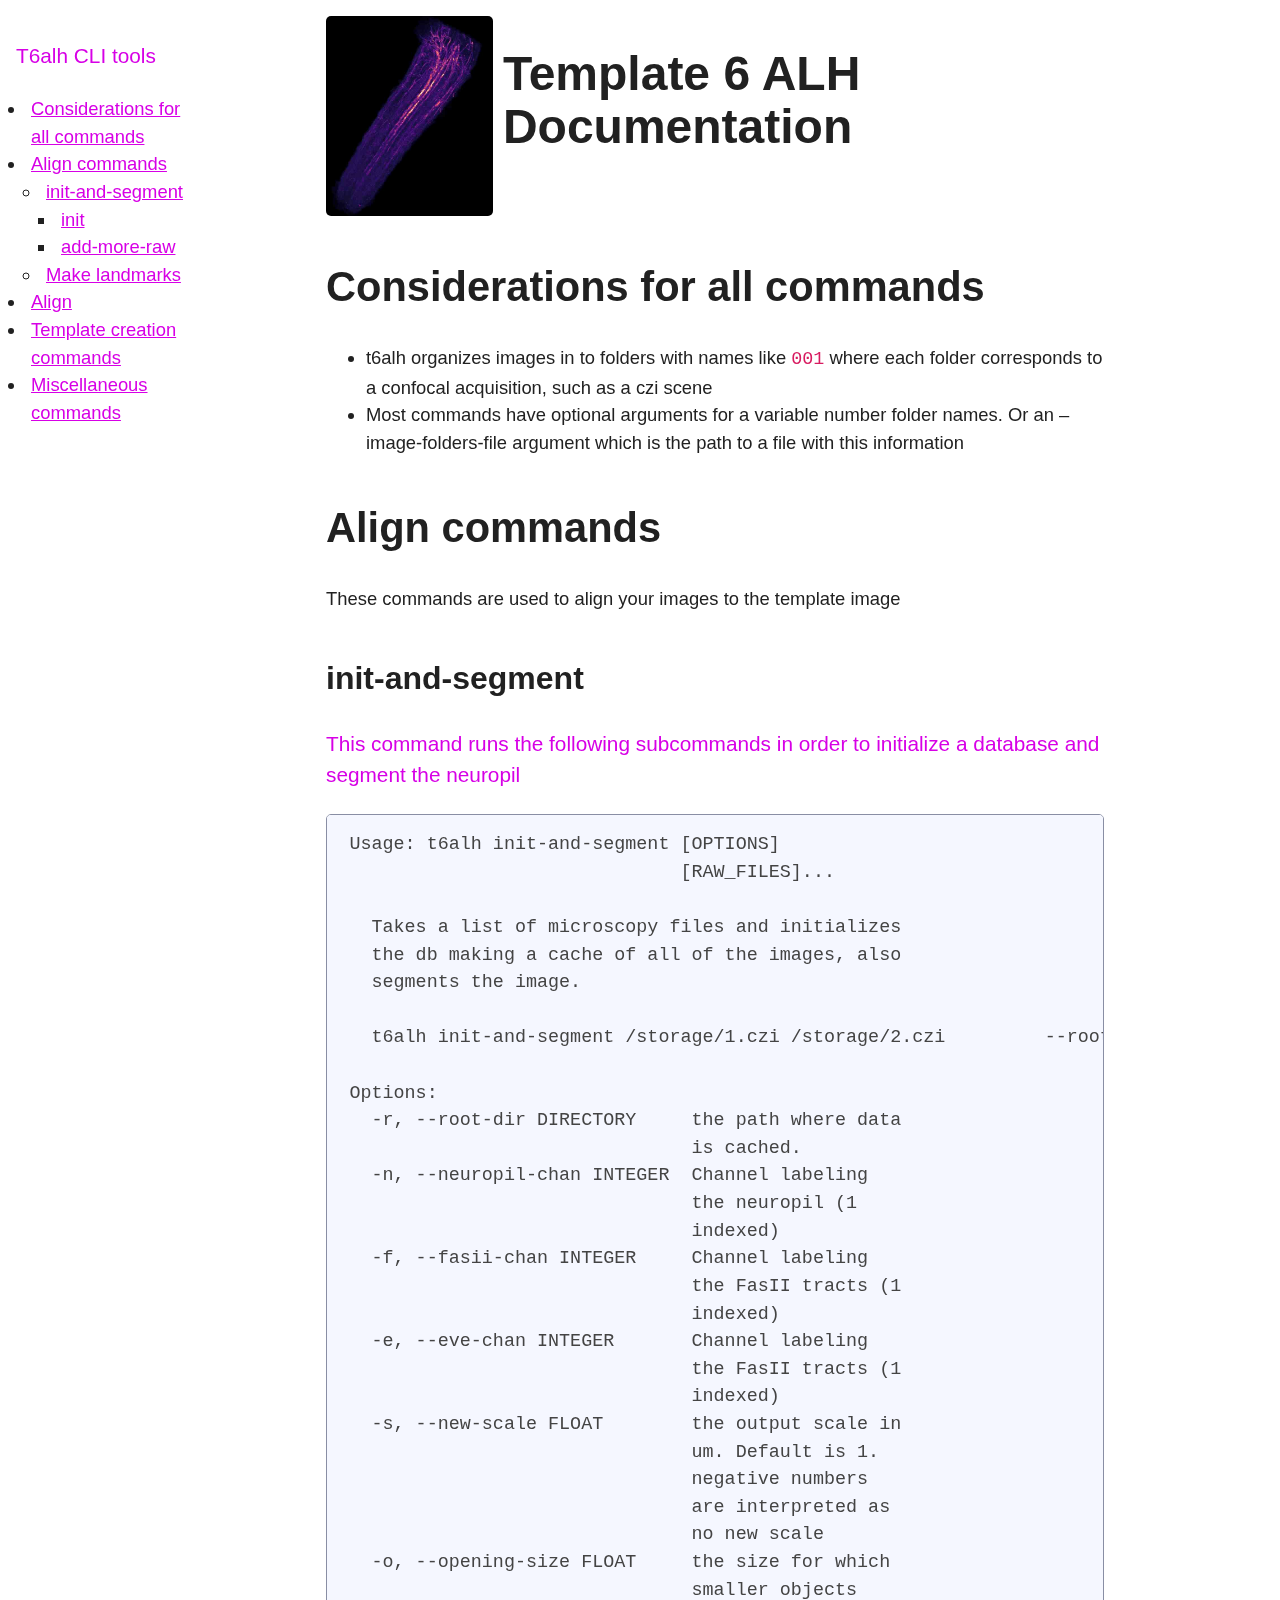
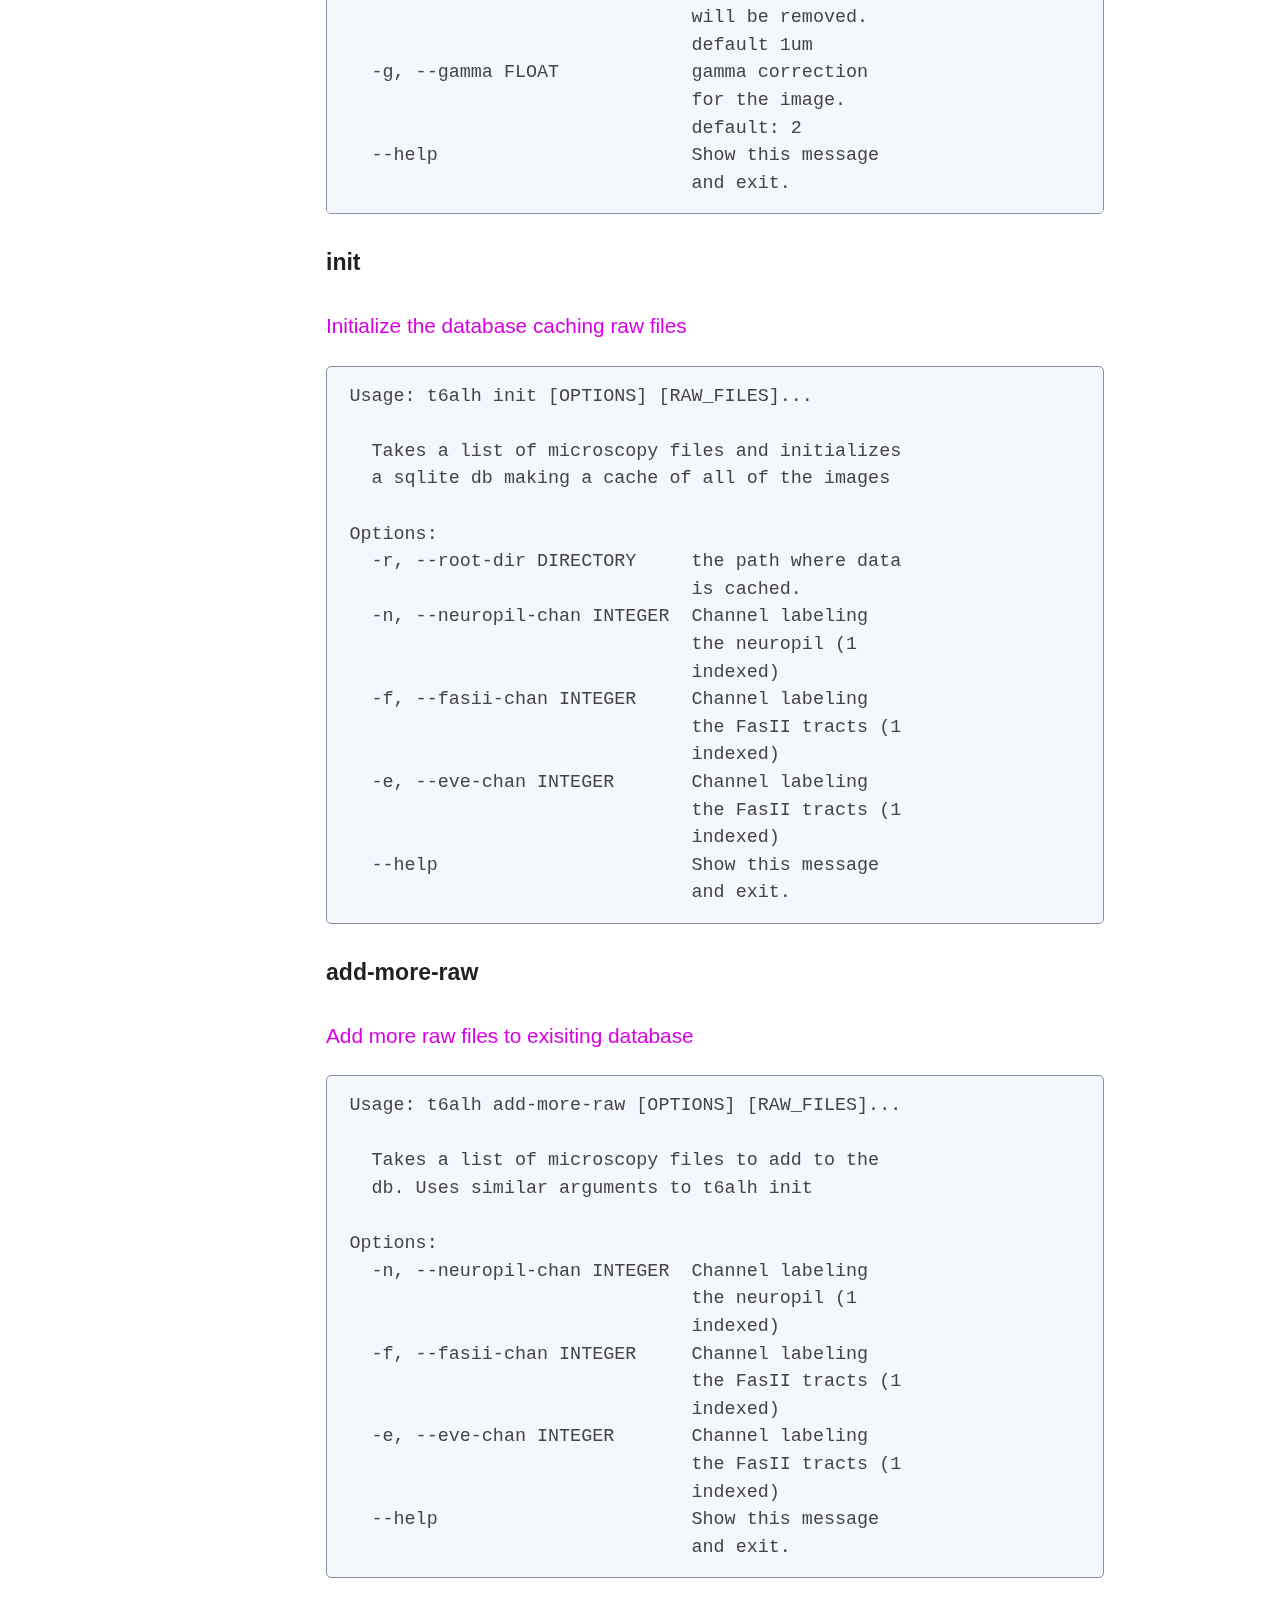
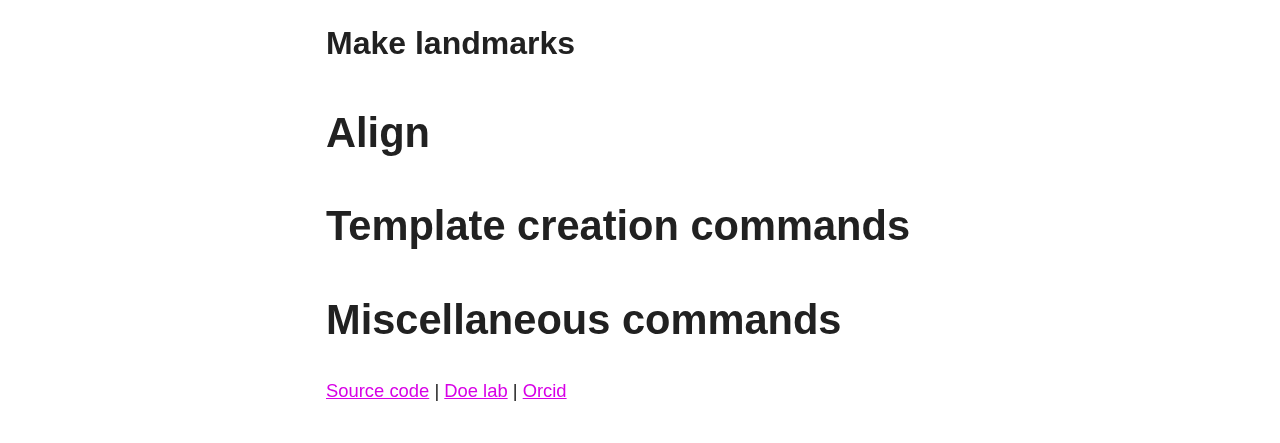
==== t6alh-docs.html @ 76695969 "update" ====
<!DOCTYPE html>
<html lang="en">
<head>
    <meta charset="UTF-8">
    <meta name="viewport" content="width=device-width, initial-scale=1.0">
    <title>T6ALH</title>
    <link rel="stylesheet" href="style.css">
    <link rel="icon" type="image/x-icon" href="favicon.ico">
</head>
<body>
    <nav id="TOC" role="doc-toc">
        <p class=accent> T6alh CLI tools</p>
        <ul>
        <li><a href="#considerations-for-all-commands"
        id="toc-considerations-for-all-commands">Considerations for all
        commands</a></li>
        <li><a href="#align-commands" id="toc-align-commands">Align
        commands</a>
        <ul>
        <li><a href="#init-and-segment"
        id="toc-init-and-segment">init-and-segment</a>
        <ul>
        <li><a href="#init" id="toc-init">init</a></li>
        <li><a href="#add-more-raw"
        id="toc-add-more-raw">add-more-raw</a></li>
        </ul></li>
        <li><a href="#make-landmarks" id="toc-make-landmarks">Make
        landmarks</a></li>
        </ul></li>
        <li><a href="#align" id="toc-align">Align</a></li>
        <li><a href="#template-creation-commands"
        id="toc-template-creation-commands">Template creation
        commands</a></li>
        <li><a href="#miscellaneous-commands"
        id="toc-miscellaneous-commands">Miscellaneous commands</a></li>
        </ul>
    </nav>
    <main class=main-content>
        <div class=logo-title>
            <img src="logo.jpg" alt="Fasii tracts">
            <h1>Template 6 ALH Documentation</h1>
        </div>
        <h2 id="considerations-for-all-commands">Considerations for all
        commands</h2>
        <ul>
        <li>t6alh organizes images in to folders with names like
        <code>001</code> where each folder corresponds to a confocal
        acquisition, such as a czi scene</li>
        <li>Most commands have optional arguments for a variable number
        folder names. Or an –image-folders-file argument which is the
        path to a file with this information</li>
        </ul>
        <h2 id="align-commands">Align commands</h2>
        <p>These commands are used to align your images to the template
        image</p>
        <h3 id="init-and-segment">init-and-segment</h3>
        <p class="accent">
        This command runs the following subcommands in order to
        initialize a database and segment the neuropil
        </p>
        <pre><code>Usage: t6alh init-and-segment [OPTIONS]
                              [RAW_FILES]...

  Takes a list of microscopy files and initializes
  the db making a cache of all of the images, also
  segments the image.

  t6alh init-and-segment /storage/1.czi /storage/2.czi         --root-dir ~/t6alh-cache --neuropil-chan 1 --fasii-chan 2

Options:
  -r, --root-dir DIRECTORY     the path where data
                               is cached.
  -n, --neuropil-chan INTEGER  Channel labeling
                               the neuropil (1
                               indexed)
  -f, --fasii-chan INTEGER     Channel labeling
                               the FasII tracts (1
                               indexed)
  -e, --eve-chan INTEGER       Channel labeling
                               the FasII tracts (1
                               indexed)
  -s, --new-scale FLOAT        the output scale in
                               um. Default is 1.
                               negative numbers
                               are interpreted as
                               no new scale
  -o, --opening-size FLOAT     the size for which
                               smaller objects
                               will be removed.
                               default 1um
  -g, --gamma FLOAT            gamma correction
                               for the image.
                               default: 2
  --help                       Show this message
                               and exit.</code></pre>
        <h4 id="init">init</h4>
        <p class="accent">
        Initialize the database caching raw files
        </p>
        <pre><code>Usage: t6alh init [OPTIONS] [RAW_FILES]...

  Takes a list of microscopy files and initializes
  a sqlite db making a cache of all of the images

Options:
  -r, --root-dir DIRECTORY     the path where data
                               is cached.
  -n, --neuropil-chan INTEGER  Channel labeling
                               the neuropil (1
                               indexed)
  -f, --fasii-chan INTEGER     Channel labeling
                               the FasII tracts (1
                               indexed)
  -e, --eve-chan INTEGER       Channel labeling
                               the FasII tracts (1
                               indexed)
  --help                       Show this message
                               and exit.</code></pre>
        <h4 id="add-more-raw">add-more-raw</h4>
        <p class="accent">
        Add more raw files to exisiting database
        </p>
        <pre><code>Usage: t6alh add-more-raw [OPTIONS] [RAW_FILES]...

  Takes a list of microscopy files to add to the
  db. Uses similar arguments to t6alh init

Options:
  -n, --neuropil-chan INTEGER  Channel labeling
                               the neuropil (1
                               indexed)
  -f, --fasii-chan INTEGER     Channel labeling
                               the FasII tracts (1
                               indexed)
  -e, --eve-chan INTEGER       Channel labeling
                               the FasII tracts (1
                               indexed)
  --help                       Show this message
                               and exit.</code></pre>
        <h3 id="make-landmarks">Make landmarks</h3>
        <h2 id="align">Align</h2>
        <h2 id="template-creation-commands">Template creation
        commands</h2>
        <h2 id="miscellaneous-commands">Miscellaneous commands</h2>
        <footer>
            <p>
                <a href="https://github.com/pnewstein/template6alh">Source code</a> | 
                <a href="https://www.doelab.org/">Doe lab</a> | 
                <a href="https://orcid.org/0000-0003-2966-783X">Orcid</a>
            </p>
        </footer>
    </main>
</body>
</html>
---- style.css ----
/* Global variables. */
:root {
  /* Set sans-serif & mono fonts */
  --sans-font: -apple-system, BlinkMacSystemFont, "Avenir Next", Avenir,
    "Nimbus Sans L", Roboto, "Noto Sans", "Segoe UI", Arial, Helvetica,
    "Helvetica Neue", sans-serif;
  --mono-font: Consolas, Menlo, Monaco, "Andale Mono", "Ubuntu Mono", monospace;
  --standard-border-radius: 5px;

  /* Default (light) theme */
  --bg: #fff;
  --accent-bg: #f5f7ff;
  --text: #212121;
  --text-light: #585858;
  --border: #898EA4;
  --accent: #d700e6;
  --accent-hover: #1266e2;
  --accent-text: var(--bg);
  --code: #d81b60;
  --preformatted: #444;
  --marked: #ffdd33;
  --disabled: #efefef;
}

/* Dark theme */
@media (prefers-color-scheme: dark) {
  :root {
    color-scheme: dark;
    --bg: #212121;
    --accent-bg: #2b2b2b;
    --text: #dcdcdc;
    --text-light: #ababab;
    --accent: #9928ff;
    --accent-hover: #ffe099;
    --accent-text: var(--bg);
    --code: #f06292;
    --preformatted: #ccc;
    --disabled: #111;
  }
  /* Add a bit of transparency so light media isn't so glaring in dark mode */
  img,
  video {
    opacity: 0.8;
  }
}

/* Reset box-sizing */
*, *::before, *::after {
  box-sizing: border-box;
}

/* Reset default appearance */
textarea,
select,
input,
progress {
  appearance: none;
  -webkit-appearance: none;
  -moz-appearance: none;
}

html {
  /* Set the font globally */
  font-family: var(--sans-font);
  scroll-behavior: smooth;
}

/* Make the body a nice central block */
body {
  color: var(--text);
  background-color: var(--bg);
  font-size: 1.15rem;
  line-height: 1.5;
  display: grid;
  grid-template-columns: 1fr min(60rem, 90%) 1fr;
  margin: 0;
}
body > * {
  grid-column: 2;
}

/* Make the header bg full width, but the content inline with body */
body > header {
  background-color: var(--accent-bg);
  border-bottom: 1px solid var(--border);
  text-align: center;
  padding: 0 0.5rem 2rem 0.5rem;
  grid-column: 1 / -1;
}

body > header > *:only-child {
  margin-block-start: 2rem;
}

body > header h1 {
  max-width: 1200px;
  margin: 1rem auto;
}

body > header p {
  max-width: 40rem;
  margin: 1rem auto;
}

/* Add a little padding to ensure spacing is correct between content and header > nav */
main {
  padding-top: 1.5rem;
}

body > footer {
  margin-top: 4rem;
  padding: 2rem 1rem 1.5rem 1rem;
  color: var(--text-light);
  font-size: 0.9rem;
  text-align: center;
  border-top: 1px solid var(--border);
}

/* Format headers */
h1 {
  font-size: 3rem;
}

h2 {
  font-size: 2.6rem;
  margin-top: 3rem;
}

h3 {
  font-size: 2rem;
  margin-top: 3rem;
}

h4 {
  font-size: 1.44rem;
}

h5 {
  font-size: 1.15rem;
}

h6 {
  font-size: 0.96rem;
}

p {
  margin: 1.5rem 0;
}

/* Prevent long strings from overflowing container */
p, h1, h2, h3, h4, h5, h6 {
  overflow-wrap: break-word;
}

/* Fix line height when title wraps */
h1,
h2,
h3 {
  line-height: 1.1;
}

/* Reduce header size on mobile */
@media only screen and (max-width: 720px) {
  h1 {
    font-size: 2.5rem;
  }

  h2 {
    font-size: 2.1rem;
  }

  h3 {
    font-size: 1.75rem;
  }

  h4 {
    font-size: 1.25rem;
  }
}

/* Format links & buttons */
a,
a:visited {
  color: var(--accent);
}

a:hover {
  text-decoration: none;
}

button,
.button,
a.button, /* extra specificity to override a */
input[type="submit"],
input[type="reset"],
input[type="button"] {
  border: 1px solid var(--accent);
  background-color: var(--accent);
  color: var(--accent-text);
  padding: 0.5rem 0.9rem;
  text-decoration: none;
  line-height: normal;
}

.button[aria-disabled="true"], 
input:disabled,
textarea:disabled,
select:disabled,
button[disabled] {
  cursor: not-allowed;
  background-color: var(--disabled);
  border-color: var(--disabled);
  color: var(--text-light);
}

input[type="range"] {
  padding: 0;
}

/* Set the cursor to '?' on an abbreviation and style the abbreviation to show that there is more information underneath */
abbr[title] {
  cursor: help;
  text-decoration-line: underline;
  text-decoration-style: dotted;
}

button:enabled:hover,
.button:not([aria-disabled="true"]):hover,
input[type="submit"]:enabled:hover,
input[type="reset"]:enabled:hover,
input[type="button"]:enabled:hover {
  background-color: var(--accent-hover);
  border-color: var(--accent-hover);
  cursor: pointer;
}

.button:focus-visible,
button:focus-visible:where(:enabled),
input:enabled:focus-visible:where(
  [type="submit"],
  [type="reset"],
  [type="button"]
) {
  outline: 2px solid var(--accent);
  outline-offset: 1px;
}

/* Format navigation */
header > nav {
  font-size: 1rem;
  line-height: 2;
  padding: 1rem 0 0 0;
}

/* Use flexbox to allow items to wrap, as needed */
header > nav ul,
header > nav ol {
  align-content: space-around;
  align-items: center;
  display: flex;
  flex-direction: row;
  flex-wrap: wrap;
  justify-content: center;
  list-style-type: none;
  margin: 0;
  padding: 0;
}

/* List items are inline elements, make them behave more like blocks */
header > nav ul li,
header > nav ol li {
  display: inline-block;
}

header > nav a,
header > nav a:visited {
  margin: 0 0.5rem 1rem 0.5rem;
  border: 1px solid var(--border);
  border-radius: var(--standard-border-radius);
  color: var(--text);
  display: inline-block;
  padding: 0.1rem 1rem;
  text-decoration: none;
}

header > nav a:hover,
header > nav a.current,
header > nav a[aria-current="page"],
header > nav a[aria-current="true"] {
  border-color: var(--accent);
  color: var(--accent);
  cursor: pointer;
}

/* Reduce nav side on mobile */
@media only screen and (max-width: 720px) {
  header > nav a {
    border: none;
    padding: 0;
    text-decoration: underline;
    line-height: 1;
  }
}

/* Consolidate box styling */
aside, details, pre, progress {
  background-color: var(--accent-bg);
  border: 1px solid var(--border);
  border-radius: var(--standard-border-radius);
  margin-bottom: 1rem;
}

aside {
  font-size: 1rem;
  width: 30%;
  padding: 0 15px;
  margin-inline-start: 15px;
  float: right;
}
*[dir="rtl"] aside {
  float: left;
}

/* Make aside full-width on mobile */
@media only screen and (max-width: 720px) {
  aside {
    width: 100%;
    float: none;
    margin-inline-start: 0;
  }
}

article, fieldset, dialog {
  border: 1px solid var(--border);
  padding: 1rem;
  border-radius: var(--standard-border-radius);
  margin-bottom: 1rem;
}

article h2:first-child,
section h2:first-child,
article h3:first-child,
section h3:first-child {
  margin-top: 1rem;
}

section {
  border-top: 1px solid var(--border);
  border-bottom: 1px solid var(--border);
  padding: 2rem 1rem;
  margin: 3rem 0;
}

/* Don't double separators when chaining sections */
section + section,
section:first-child {
  border-top: 0;
  padding-top: 0;
}

section + section {
  margin-top: 0;
}

section:last-child {
  border-bottom: 0;
  padding-bottom: 0;
}

details {
  padding: 0.7rem 1rem;
}

summary {
  cursor: pointer;
  font-weight: bold;
  padding: 0.7rem 1rem;
  margin: -0.7rem -1rem;
  word-break: break-all;
}

details[open] > summary + * {
  margin-top: 0;
}

details[open] > summary {
  margin-bottom: 0.5rem;
}

details[open] > :last-child {
  margin-bottom: 0;
}

/* Format tables */
table {
  border-collapse: collapse;
  margin: 1.5rem 0;
}

figure > table {
  width: max-content;
  margin: 0;
}

td,
th {
  border: 1px solid var(--border);
  text-align: start;
  padding: 0.5rem;
}

th {
  background-color: var(--accent-bg);
  font-weight: bold;
}

tr:nth-child(even) {
  /* Set every other cell slightly darker. Improves readability. */
  background-color: var(--accent-bg);
}

table caption {
  font-weight: bold;
  margin-bottom: 0.5rem;
}

/* Format forms */
textarea,
select,
input,
button,
.button {
  font-size: inherit;
  font-family: inherit;
  padding: 0.5rem;
  margin-bottom: 0.5rem;
  border-radius: var(--standard-border-radius);
  box-shadow: none;
  max-width: 100%;
  display: inline-block;
}
textarea,
select,
input {
  color: var(--text);
  background-color: var(--bg);
  border: 1px solid var(--border);
}
label {
  display: block;
}
textarea:not([cols]) {
  width: 100%;
}

/* Add arrow to drop-down */
select:not([multiple]) {
  background-image: linear-gradient(45deg, transparent 49%, var(--text) 51%),
    linear-gradient(135deg, var(--text) 51%, transparent 49%);
  background-position: calc(100% - 15px), calc(100% - 10px);
  background-size: 5px 5px, 5px 5px;
  background-repeat: no-repeat;
  padding-inline-end: 25px;
}
*[dir="rtl"] select:not([multiple]) {
  background-position: 10px, 15px;
}

/* checkbox and radio button style */
input[type="checkbox"],
input[type="radio"] {
  vertical-align: middle;
  position: relative;
  width: min-content;
}

input[type="checkbox"] + label,
input[type="radio"] + label {
  display: inline-block;
}

input[type="radio"] {
  border-radius: 100%;
}

input[type="checkbox"]:checked,
input[type="radio"]:checked {
  background-color: var(--accent);
}

input[type="checkbox"]:checked::after {
  /* Creates a rectangle with colored right and bottom borders which is rotated to look like a check mark */
  content: " ";
  width: 0.18em;
  height: 0.32em;
  border-radius: 0;
  position: absolute;
  top: 0.05em;
  left: 0.17em;
  background-color: transparent;
  border-right: solid var(--bg) 0.08em;
  border-bottom: solid var(--bg) 0.08em;
  font-size: 1.8em;
  transform: rotate(45deg);
}
input[type="radio"]:checked::after {
  /* creates a colored circle for the checked radio button  */
  content: " ";
  width: 0.25em;
  height: 0.25em;
  border-radius: 100%;
  position: absolute;
  top: 0.125em;
  background-color: var(--bg);
  left: 0.125em;
  font-size: 32px;
}

/* Makes input fields wider on smaller screens */
@media only screen and (max-width: 720px) {
  textarea,
  select,
  input {
    width: 100%;
  }
}

/* Set a height for color input */
input[type="color"] {
  height: 2.5rem;
  padding:  0.2rem;
}

/* do not show border around file selector button */
input[type="file"] {
  border: 0;
}

/* Misc body elements */
hr {
  border: none;
  height: 1px;
  background: var(--border);
  margin: 1rem auto;
}

mark {
  padding: 2px 5px;
  border-radius: var(--standard-border-radius);
  background-color: var(--marked);
  color: black;
}

mark a {
  color: #0d47a1;
}

img,
video {
  max-width: 100%;
  height: auto;
  border-radius: var(--standard-border-radius);
}

figure {
  margin: 0;
  display: block;
  overflow-x: auto;
}

figure > img,
figure > picture > img {
  display: block;
  margin-inline: auto;
}

figcaption {
  text-align: center;
  font-size: 0.9rem;
  color: var(--text-light);
  margin-block: 1rem;
}

blockquote {
  margin-inline-start: 2rem;
  margin-inline-end: 0;
  margin-block: 2rem;
  padding: 0.4rem 0.8rem;
  border-inline-start: 0.35rem solid var(--accent);
  color: var(--text-light);
  font-style: italic;
}

cite {
  font-size: 0.9rem;
  color: var(--text-light);
  font-style: normal;
}

dt {
    color: var(--text-light);
}

/* Use mono font for code elements */
code,
pre,
pre span,
kbd,
samp {
  font-family: var(--mono-font);
  color: var(--code);
}

kbd {
  color: var(--preformatted);
  border: 1px solid var(--preformatted);
  border-bottom: 3px solid var(--preformatted);
  border-radius: var(--standard-border-radius);
  padding: 0.1rem 0.4rem;
}

pre {
  padding: 1rem 1.4rem;
  max-width: 100%;
  overflow: auto;
  color: var(--preformatted);
}

/* Fix embedded code within pre */
pre code {
  color: var(--preformatted);
  background: none;
  margin: 0;
  padding: 0;
}

/* Progress bars */
/* Declarations are repeated because you */
/* cannot combine vendor-specific selectors */
progress {
  width: 100%;
}

progress:indeterminate {
  background-color: var(--accent-bg);
}

progress::-webkit-progress-bar {
  border-radius: var(--standard-border-radius);
  background-color: var(--accent-bg);
}

progress::-webkit-progress-value {
  border-radius: var(--standard-border-radius);
  background-color: var(--accent);
}

progress::-moz-progress-bar {
  border-radius: var(--standard-border-radius);
  background-color: var(--accent);
  transition-property: width;
  transition-duration: 0.3s;
}

progress:indeterminate::-moz-progress-bar {
  background-color: var(--accent-bg);
}

dialog {
  background-color: var(--bg);
  max-width: 40rem;
  margin: auto;
}

dialog::backdrop {
  background-color: var(--bg);
  opacity: 0.8;
}

@media only screen and (max-width: 720px) {
  dialog {
    max-width: calc(100vw - 2rem);
  }
}

/* Superscript & Subscript */
/* Prevent scripts from affecting line-height. */
sup, sub {
  vertical-align: baseline;
  position: relative;
}

sup {
  top: -0.4em;
}

sub { 
  top: 0.3em; 
}

/* Classes for notices */
.notice {
  background: var(--accent-bg);
  border: 2px solid var(--border);
  border-radius: var(--standard-border-radius);
  padding: 1.5rem;
  margin: 2rem 0;
}

/* Print */
@media print {
  @page {
    margin: 1cm;
  }
  body {
    display: block;
  }
  body > header {
    background-color: unset;
  }
  body > header nav,
  body > footer {
    display: none;
  }
  article {
    border: none;
    padding: 0;
  }
  a[href^="http"]::after {
    content: " <" attr(href) ">";
  }
  abbr[title]:after {
    content: " (" attr(title) ")";
  }
  a {
    text-decoration: none;
  }
  p {
    widows: 3;
    orphans: 3;
  }
  hr {
    border-top: 1px solid var(--border);
  }
  mark {
    border: 1px solid var(--border);
  }
  pre, table, figure, img, svg {
    break-inside: avoid;
  }
  pre code {
    white-space: pre-wrap;
  }
}

.logo-title {
    display: flex;
    align-items: top;
}
.logo-title img {
    height: 200px;
    margin-right: 10px;
}
.accent {
    color: var(--accent);
    font-size: 1.3rem;
}

nav {
  position: fixed;
  top: 0;
  left: 0;
  bottom: 0;
  width: 200px; /* adjust width as needed */
  overflow-y: auto; /* enables vertical scrolling */
  padding: 1rem; /* optional spacing */
}

.main-content {
  margin-left: 150px; /* ensures content doesn't overlap with the nav */
  padding: 1rem;
}

@media (max-width: 500px) { /* Adjust width as needed */
  nav {
    display: none;
  }

  .main-content {
    margin-left: 0; /* Remove margin when nav is hidden */
  }
}
nav ul {
  padding-left: 10px; /* Reduce left padding */
  margin-left: 0; /* Remove extra margin if present */
}

nav li {
  padding-left: 5px; /* Fine-tune indentation for list items */
}
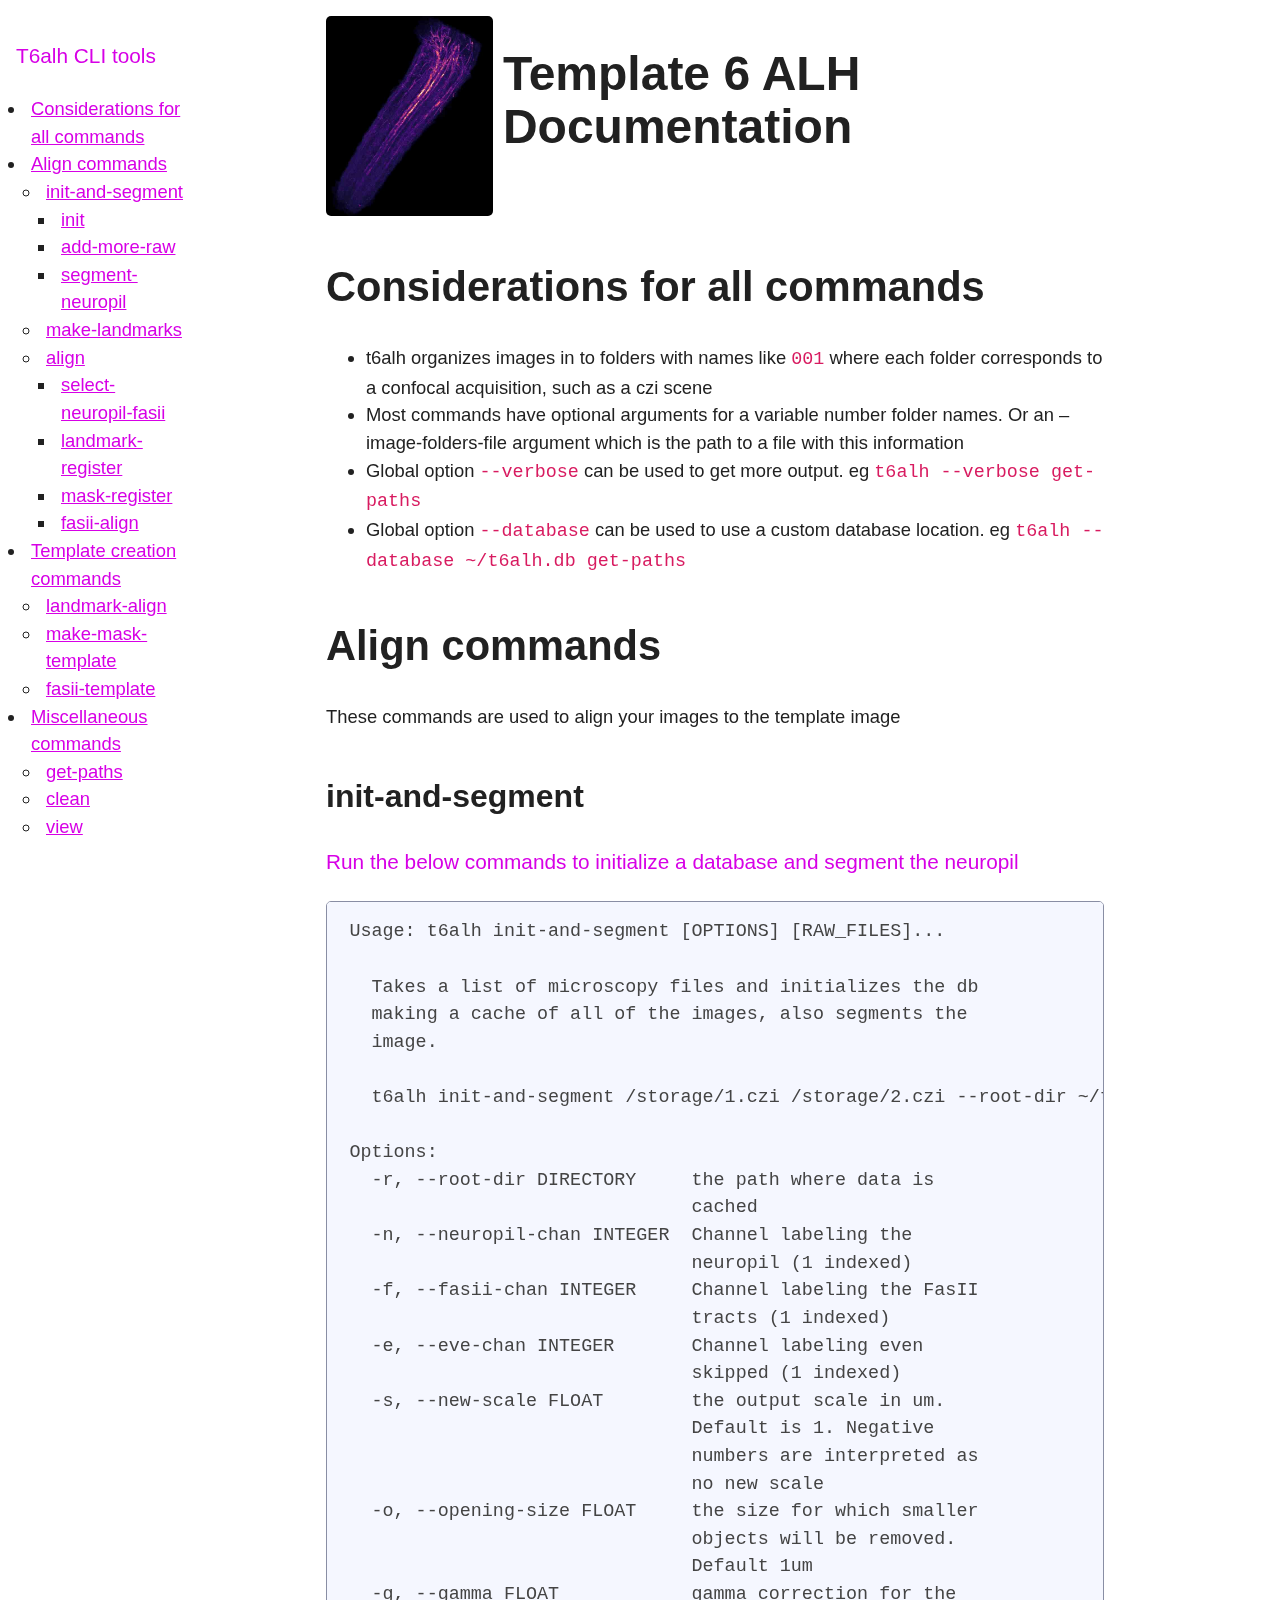
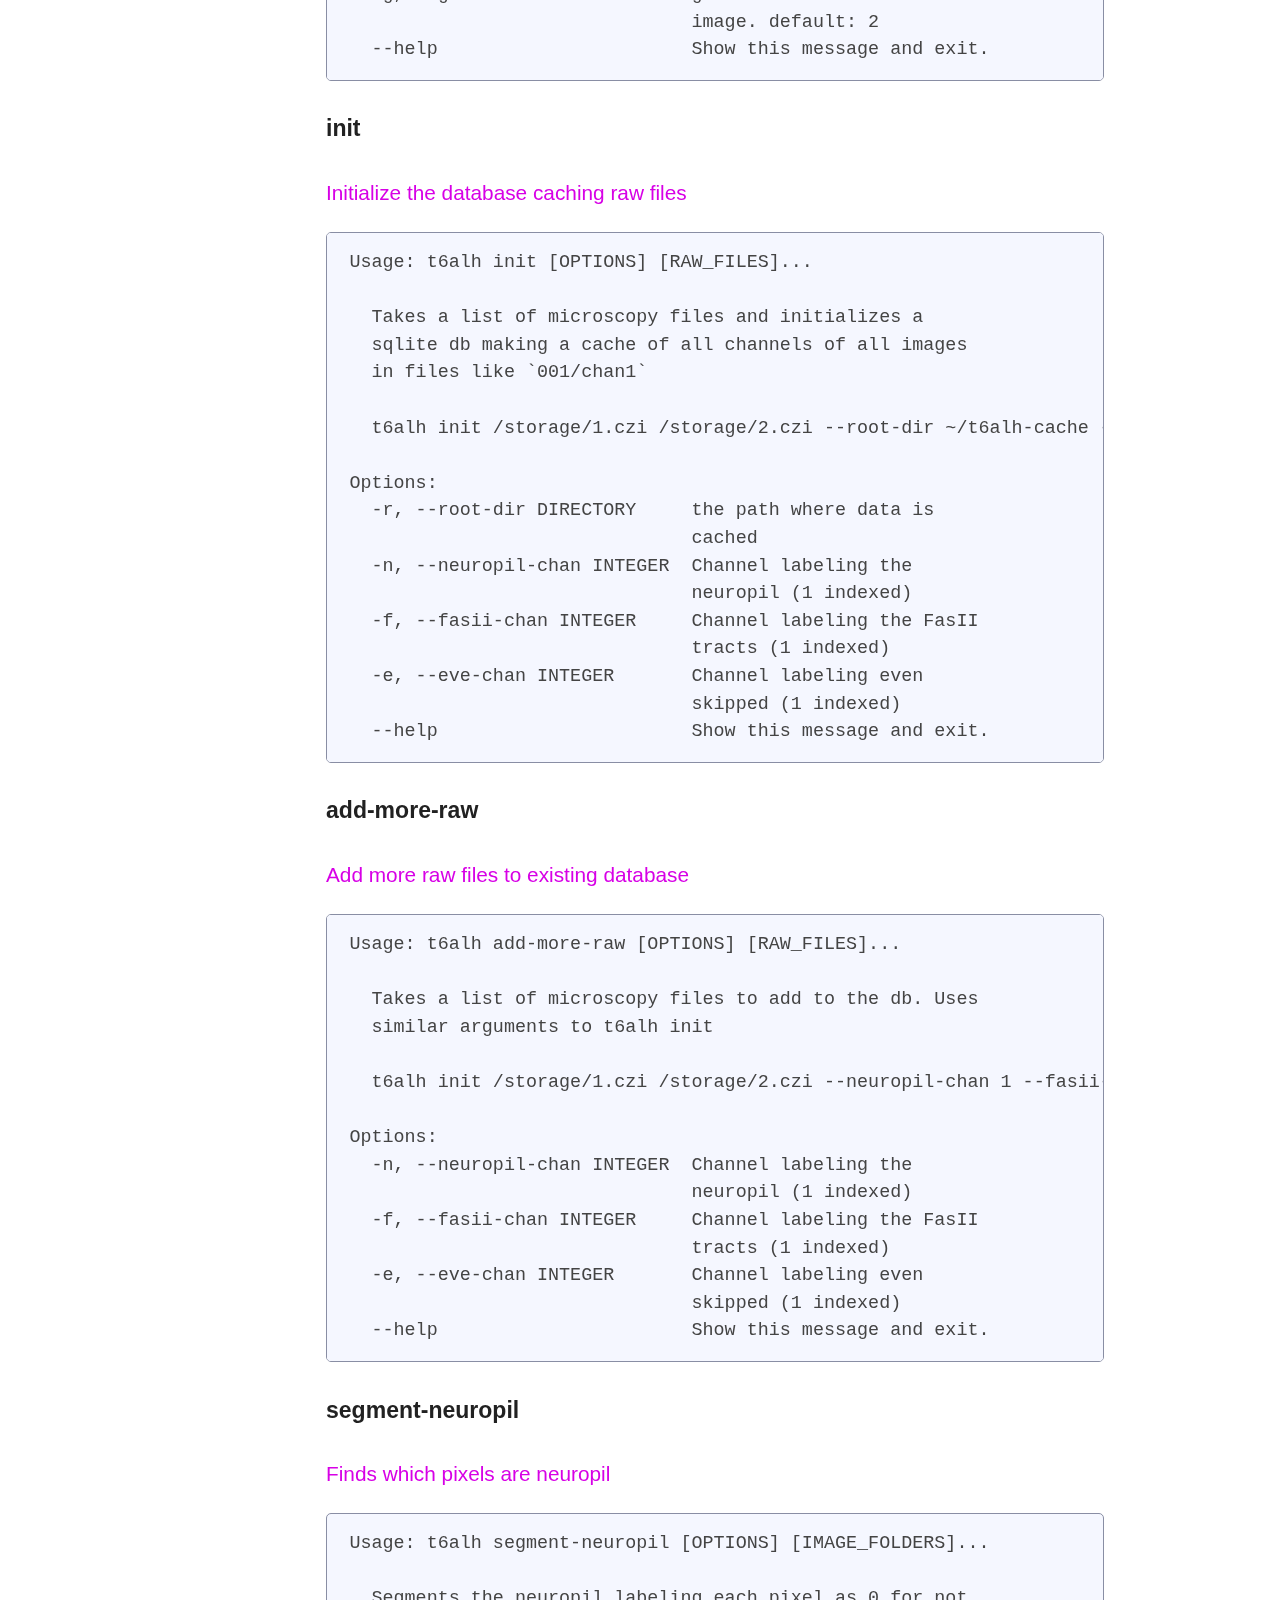
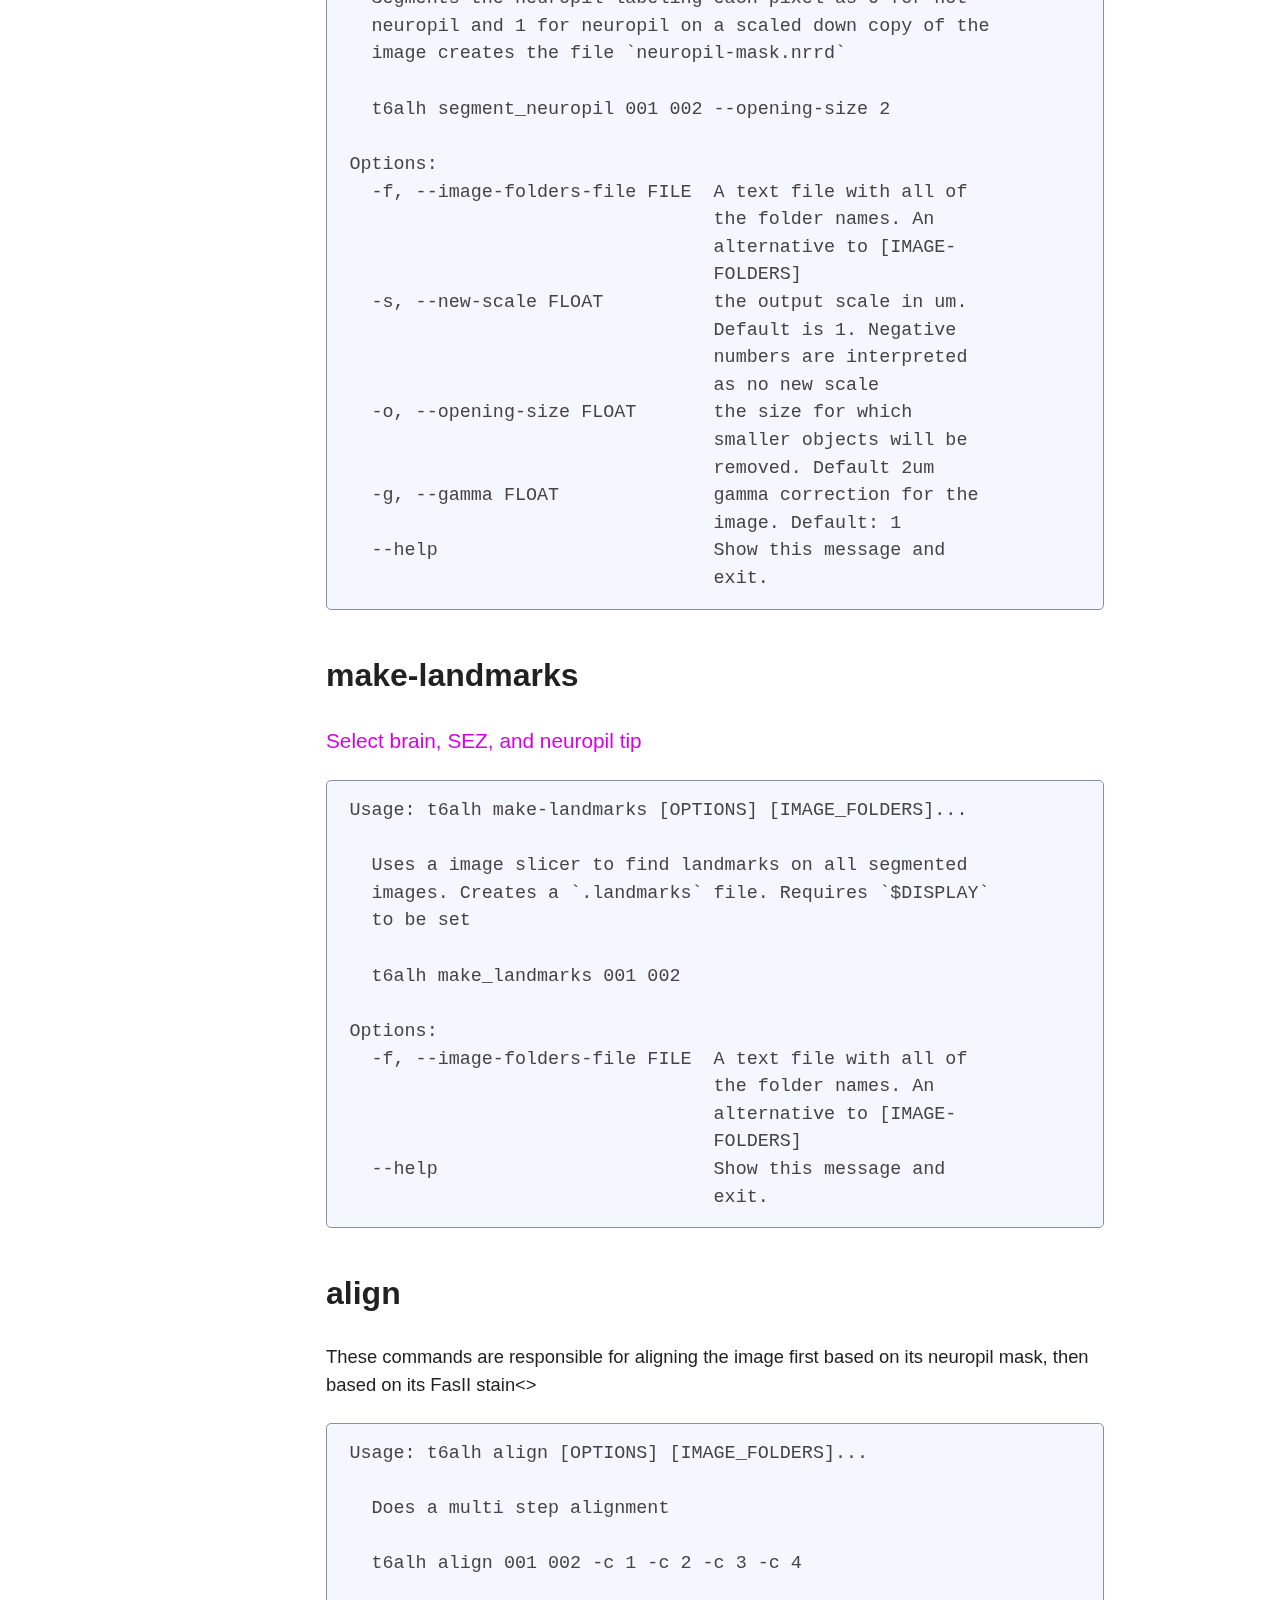
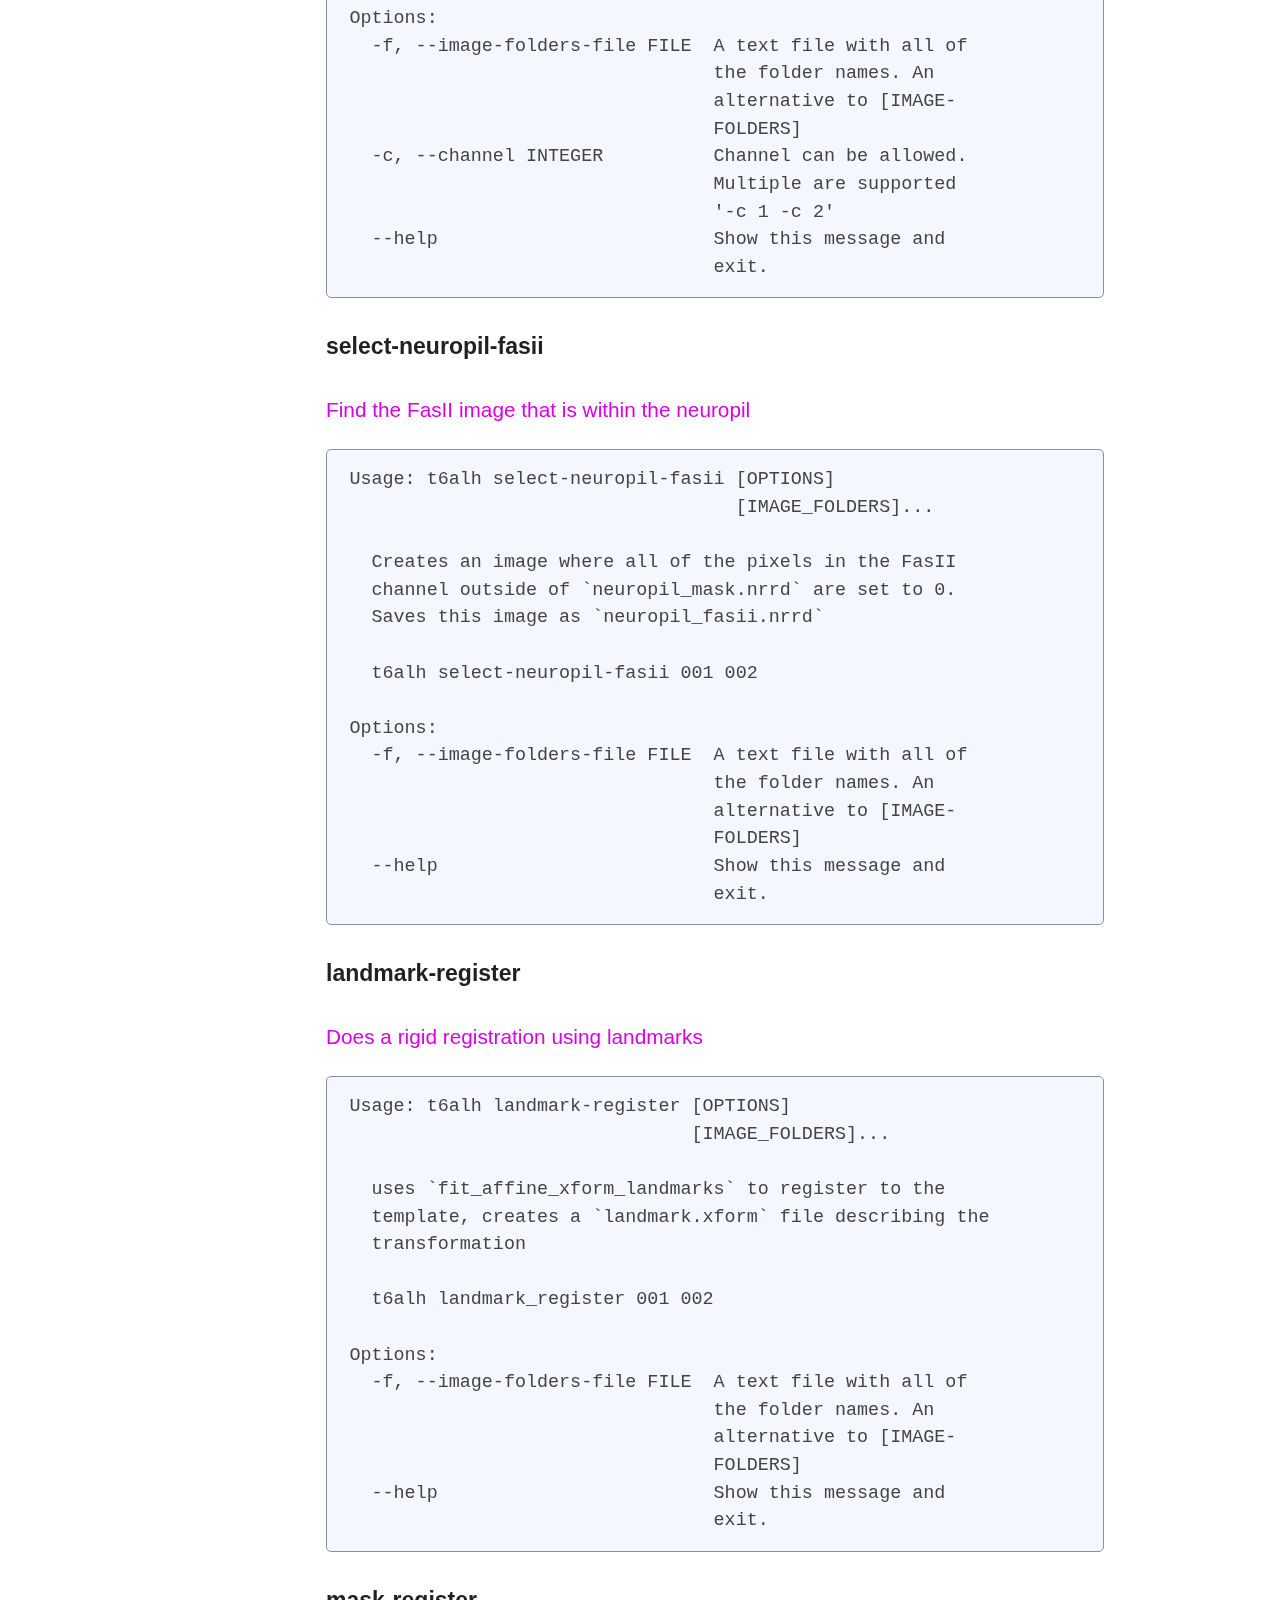
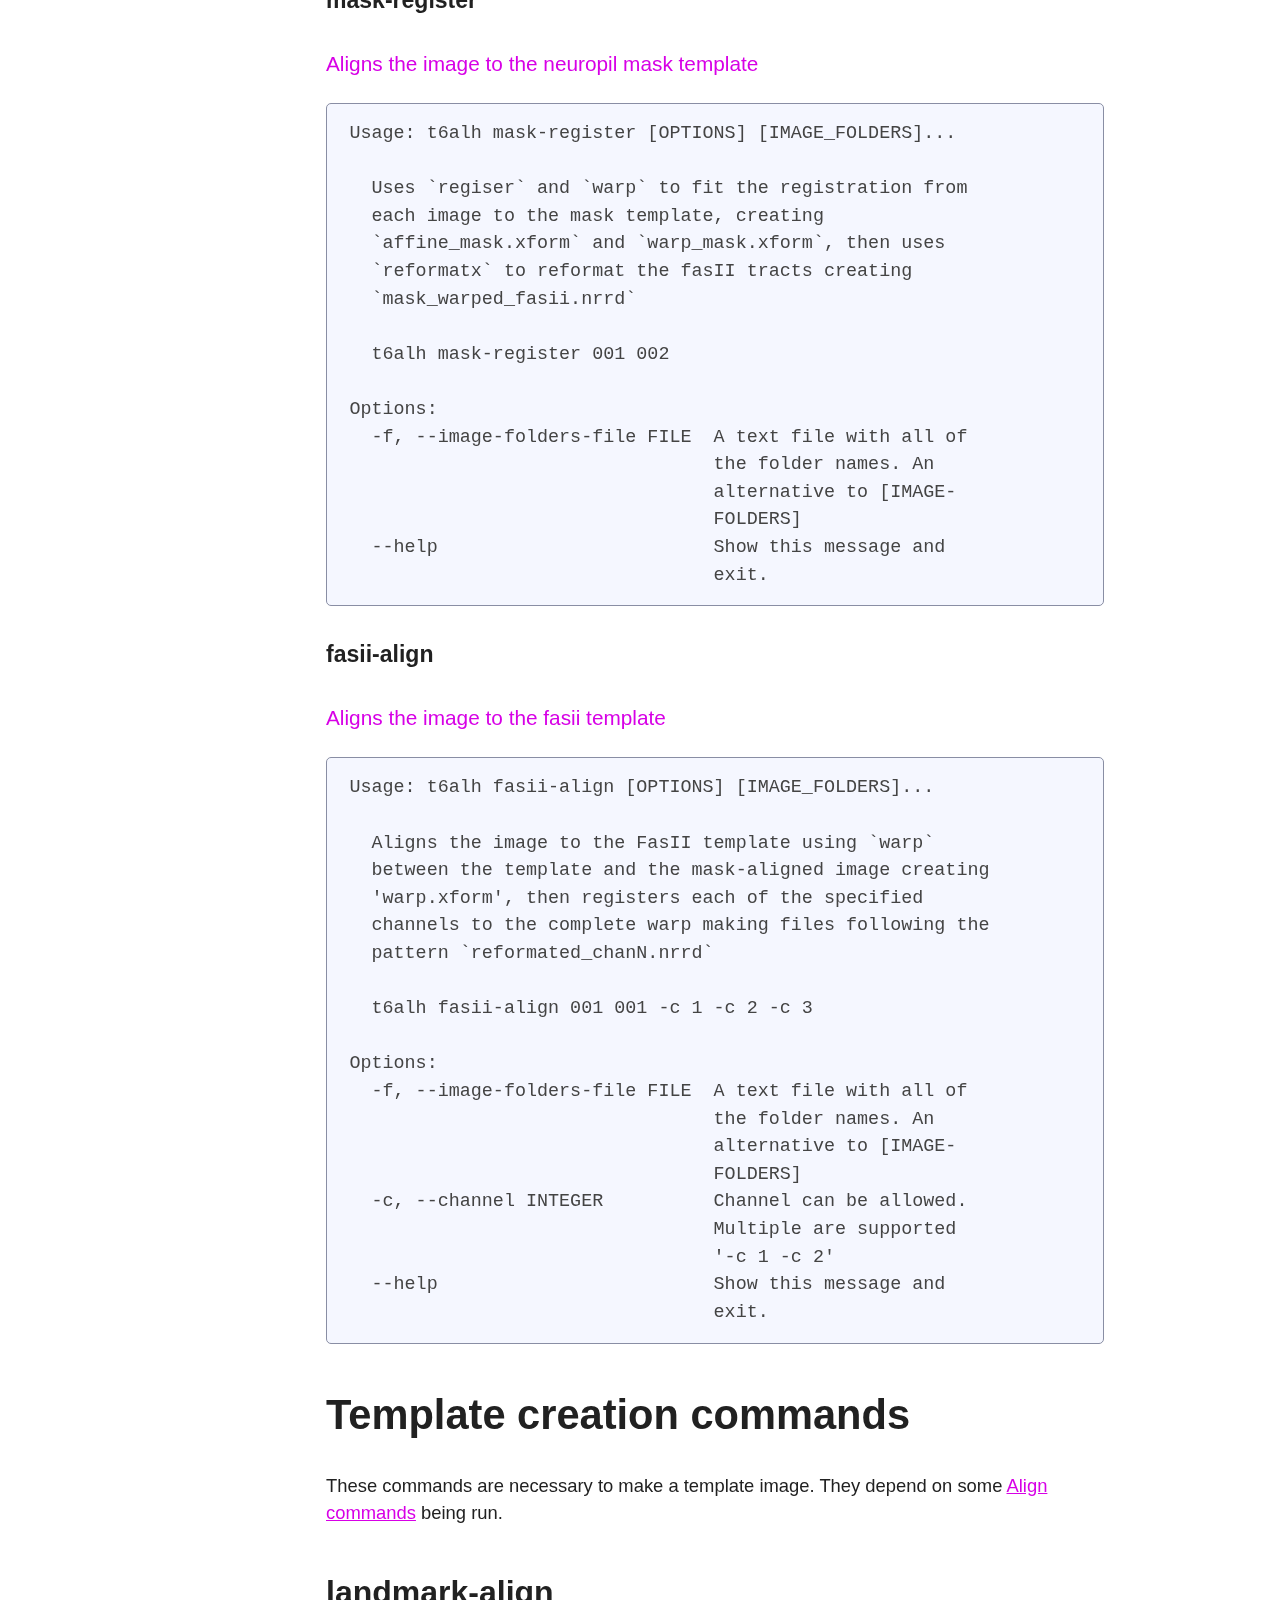
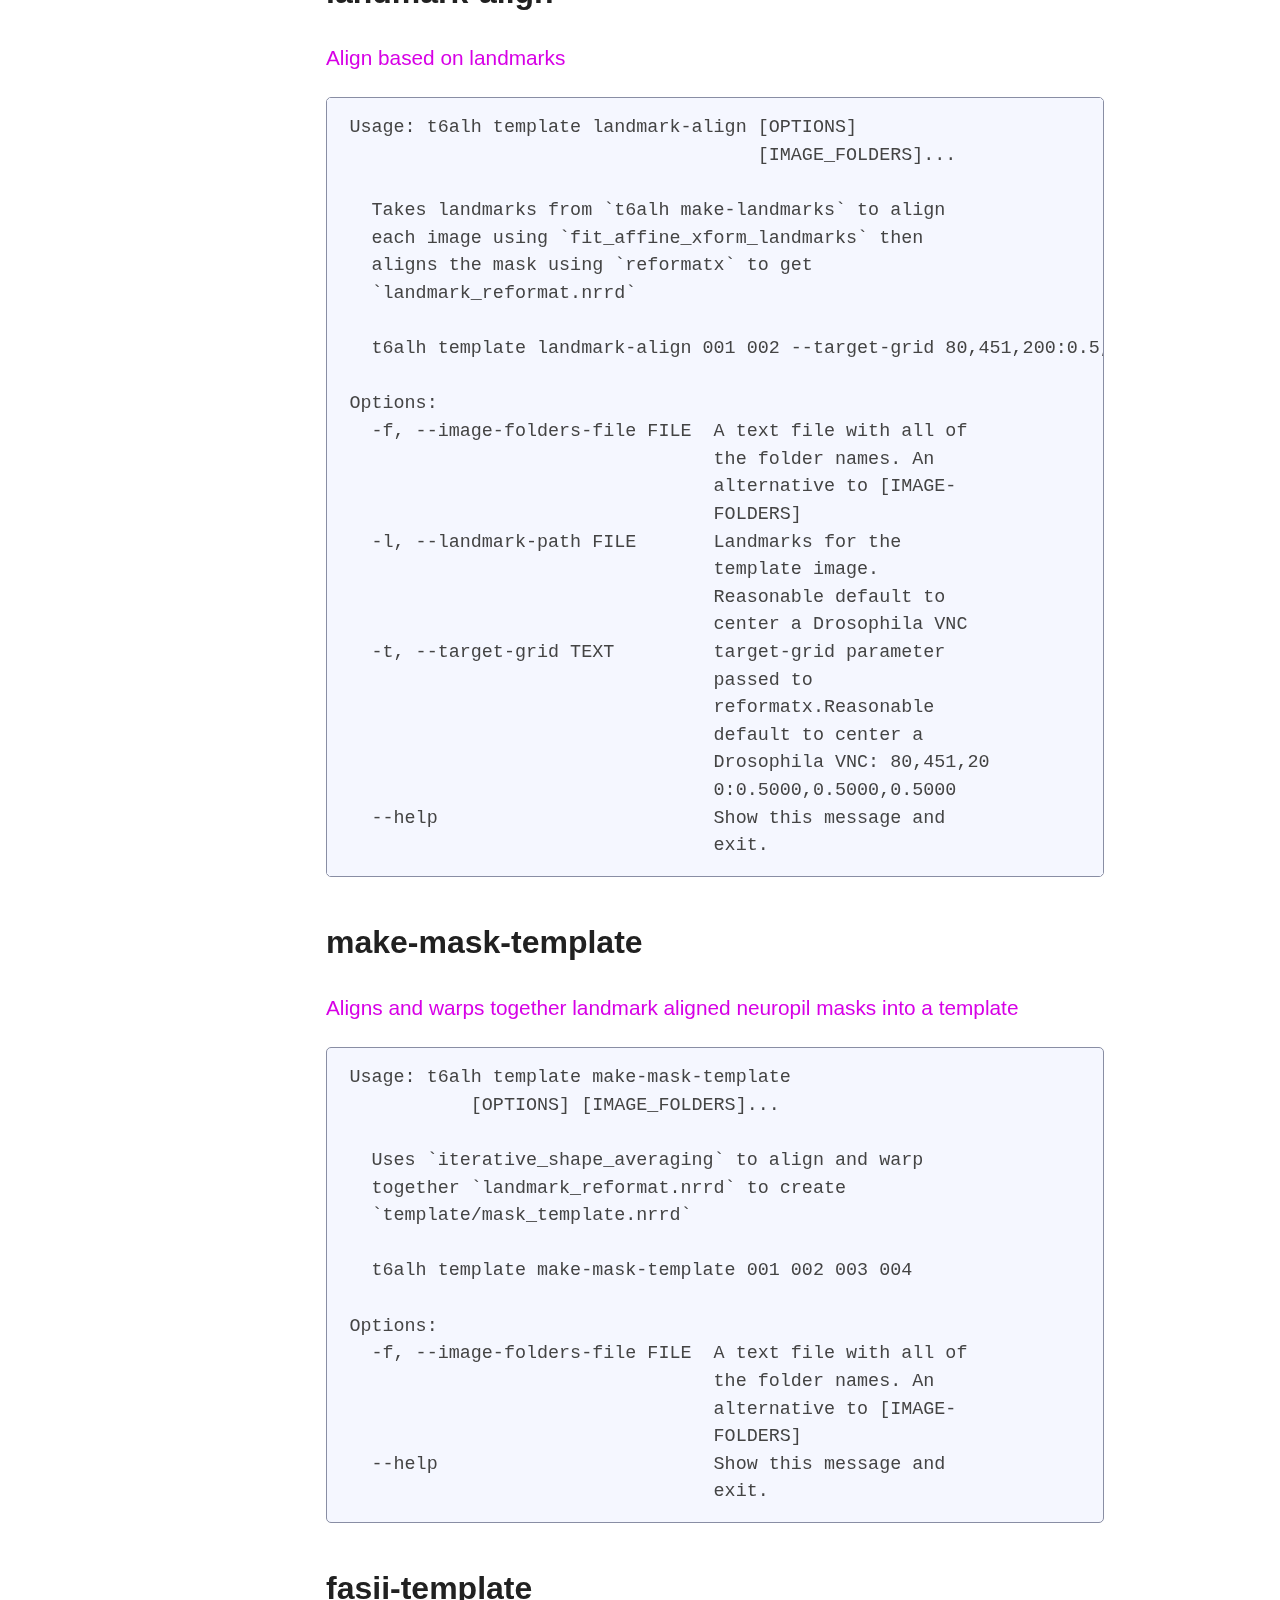
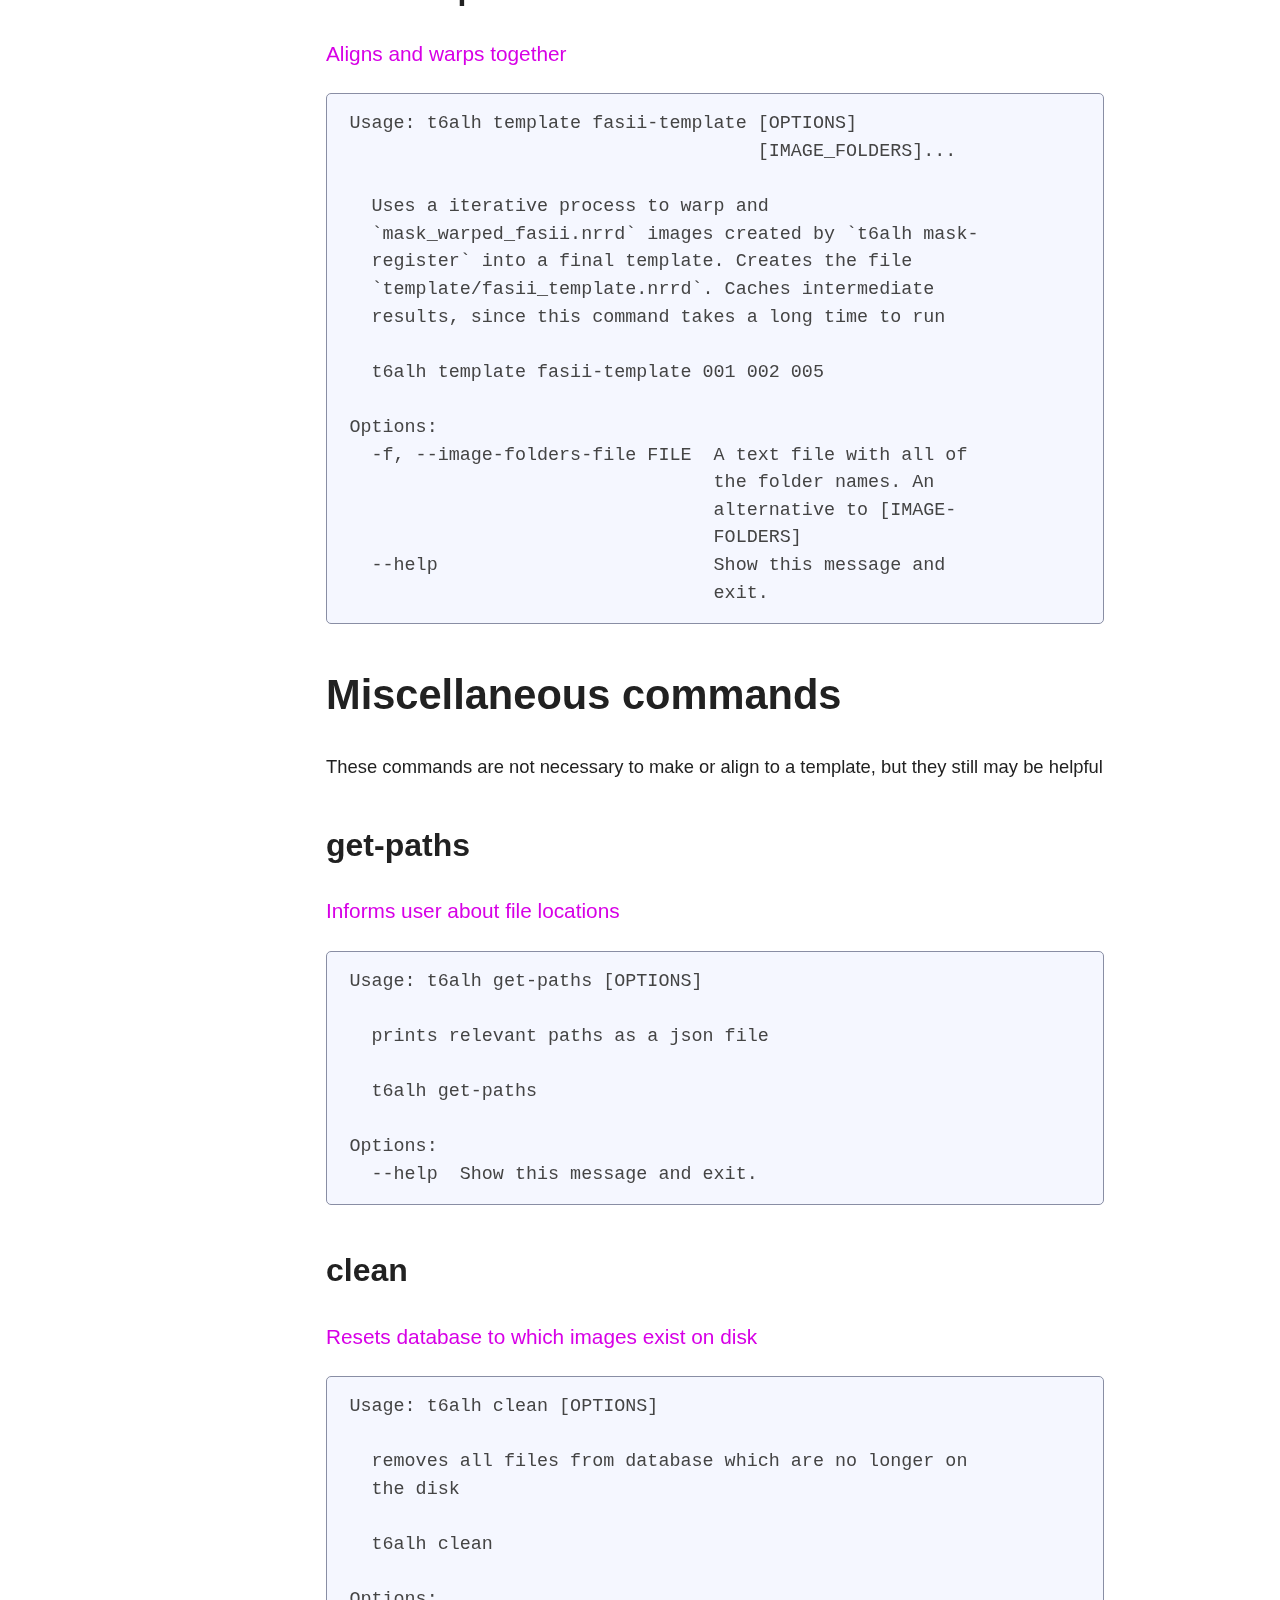
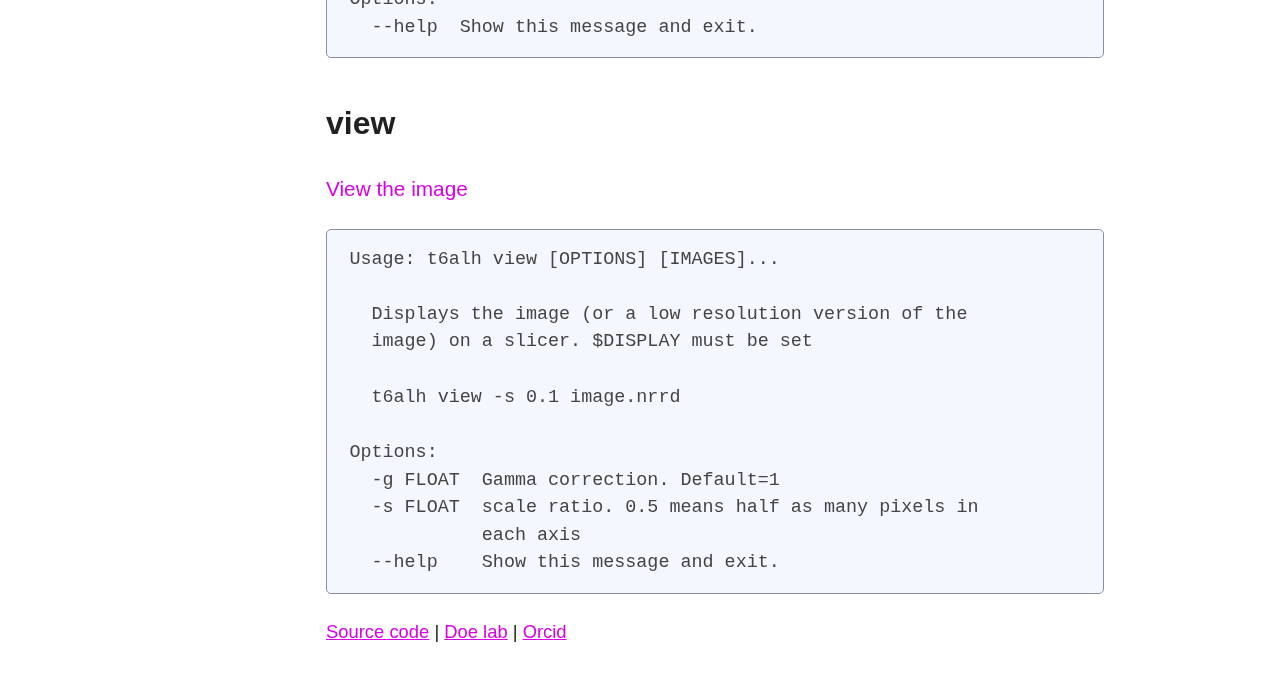
==== commit 215f94f1: "update" ====
--- a/t6alh-docs.html
+++ b/t6alh-docs.html
@@ -23,16 +23,41 @@
         <li><a href="#init" id="toc-init">init</a></li>
         <li><a href="#add-more-raw"
         id="toc-add-more-raw">add-more-raw</a></li>
+        <li><a href="#segment-neuropil"
+        id="toc-segment-neuropil">segment-neuropil</a></li>
         </ul></li>
-        <li><a href="#make-landmarks" id="toc-make-landmarks">Make
-        landmarks</a></li>
+        <li><a href="#make-landmarks"
+        id="toc-make-landmarks">make-landmarks</a></li>
+        <li><a href="#align" id="toc-align">align</a>
+        <ul>
+        <li><a href="#select-neuropil-fasii"
+        id="toc-select-neuropil-fasii">select-neuropil-fasii</a></li>
+        <li><a href="#landmark-register"
+        id="toc-landmark-register">landmark-register</a></li>
+        <li><a href="#mask-register"
+        id="toc-mask-register">mask-register</a></li>
+        <li><a href="#fasii-align"
+        id="toc-fasii-align">fasii-align</a></li>
         </ul></li>
-        <li><a href="#align" id="toc-align">Align</a></li>
+        </ul></li>
         <li><a href="#template-creation-commands"
         id="toc-template-creation-commands">Template creation
-        commands</a></li>
+        commands</a>
+        <ul>
+        <li><a href="#landmark-align"
+        id="toc-landmark-align">landmark-align</a></li>
+        <li><a href="#make-mask-template"
+        id="toc-make-mask-template">make-mask-template</a></li>
+        <li><a href="#fasii-template"
+        id="toc-fasii-template">fasii-template</a></li>
+        </ul></li>
         <li><a href="#miscellaneous-commands"
-        id="toc-miscellaneous-commands">Miscellaneous commands</a></li>
+        id="toc-miscellaneous-commands">Miscellaneous commands</a>
+        <ul>
+        <li><a href="#get-paths" id="toc-get-paths">get-paths</a></li>
+        <li><a href="#clean" id="toc-clean">clean</a></li>
+        <li><a href="#view" id="toc-view">view</a></li>
+        </ul></li>
         </ul>
     </nav>
     <main class=main-content>
@@ -49,99 +74,364 @@
         <li>Most commands have optional arguments for a variable number
         folder names. Or an –image-folders-file argument which is the
         path to a file with this information</li>
+        <li>Global option <code>--verbose</code> can be used to get more
+        output. eg <code>t6alh   --verbose get-paths</code></li>
+        <li>Global option <code>--database</code> can be used to use a
+        custom database location. eg
+        <code>t6alh --database ~/t6alh.db get-paths</code></li>
         </ul>
         <h2 id="align-commands">Align commands</h2>
         <p>These commands are used to align your images to the template
         image</p>
         <h3 id="init-and-segment">init-and-segment</h3>
         <p class="accent">
-        This command runs the following subcommands in order to
-        initialize a database and segment the neuropil
-        </p>
-        <pre><code>Usage: t6alh init-and-segment [OPTIONS]
-                              [RAW_FILES]...
-
-  Takes a list of microscopy files and initializes
-  the db making a cache of all of the images, also
-  segments the image.
-
-  t6alh init-and-segment /storage/1.czi /storage/2.czi         --root-dir ~/t6alh-cache --neuropil-chan 1 --fasii-chan 2
-
-Options:
-  -r, --root-dir DIRECTORY     the path where data
-                               is cached.
-  -n, --neuropil-chan INTEGER  Channel labeling
-                               the neuropil (1
-                               indexed)
-  -f, --fasii-chan INTEGER     Channel labeling
-                               the FasII tracts (1
-                               indexed)
-  -e, --eve-chan INTEGER       Channel labeling
-                               the FasII tracts (1
-                               indexed)
-  -s, --new-scale FLOAT        the output scale in
-                               um. Default is 1.
-                               negative numbers
-                               are interpreted as
+        Run the below commands to initialize a database and segment the
+        neuropil
+        </p>
+        <pre><code>Usage: t6alh init-and-segment [OPTIONS] [RAW_FILES]...
+
+  Takes a list of microscopy files and initializes the db
+  making a cache of all of the images, also segments the
+  image.
+
+  t6alh init-and-segment /storage/1.czi /storage/2.czi --root-dir ~/t6alh-cache --neuropil-chan 1 --fasii-chan 2
+
+Options:
+  -r, --root-dir DIRECTORY     the path where data is
+                               cached
+  -n, --neuropil-chan INTEGER  Channel labeling the
+                               neuropil (1 indexed)
+  -f, --fasii-chan INTEGER     Channel labeling the FasII
+                               tracts (1 indexed)
+  -e, --eve-chan INTEGER       Channel labeling even
+                               skipped (1 indexed)
+  -s, --new-scale FLOAT        the output scale in um.
+                               Default is 1. Negative
+                               numbers are interpreted as
                                no new scale
-  -o, --opening-size FLOAT     the size for which
-                               smaller objects
-                               will be removed.
-                               default 1um
-  -g, --gamma FLOAT            gamma correction
-                               for the image.
-                               default: 2
-  --help                       Show this message
-                               and exit.</code></pre>
+  -o, --opening-size FLOAT     the size for which smaller
+                               objects will be removed.
+                               Default 1um
+  -g, --gamma FLOAT            gamma correction for the
+                               image. default: 2
+  --help                       Show this message and exit.</code></pre>
         <h4 id="init">init</h4>
         <p class="accent">
         Initialize the database caching raw files
         </p>
         <pre><code>Usage: t6alh init [OPTIONS] [RAW_FILES]...
 
-  Takes a list of microscopy files and initializes
-  a sqlite db making a cache of all of the images
-
-Options:
-  -r, --root-dir DIRECTORY     the path where data
-                               is cached.
-  -n, --neuropil-chan INTEGER  Channel labeling
-                               the neuropil (1
-                               indexed)
-  -f, --fasii-chan INTEGER     Channel labeling
-                               the FasII tracts (1
-                               indexed)
-  -e, --eve-chan INTEGER       Channel labeling
-                               the FasII tracts (1
-                               indexed)
-  --help                       Show this message
-                               and exit.</code></pre>
+  Takes a list of microscopy files and initializes a
+  sqlite db making a cache of all channels of all images
+  in files like `001/chan1`
+
+  t6alh init /storage/1.czi /storage/2.czi --root-dir ~/t6alh-cache --neuropil-chan 1 --fasii-chan 2
+
+Options:
+  -r, --root-dir DIRECTORY     the path where data is
+                               cached
+  -n, --neuropil-chan INTEGER  Channel labeling the
+                               neuropil (1 indexed)
+  -f, --fasii-chan INTEGER     Channel labeling the FasII
+                               tracts (1 indexed)
+  -e, --eve-chan INTEGER       Channel labeling even
+                               skipped (1 indexed)
+  --help                       Show this message and exit.</code></pre>
         <h4 id="add-more-raw">add-more-raw</h4>
         <p class="accent">
-        Add more raw files to exisiting database
+        Add more raw files to existing database
         </p>
         <pre><code>Usage: t6alh add-more-raw [OPTIONS] [RAW_FILES]...
 
-  Takes a list of microscopy files to add to the
-  db. Uses similar arguments to t6alh init
-
-Options:
-  -n, --neuropil-chan INTEGER  Channel labeling
-                               the neuropil (1
-                               indexed)
-  -f, --fasii-chan INTEGER     Channel labeling
-                               the FasII tracts (1
-                               indexed)
-  -e, --eve-chan INTEGER       Channel labeling
-                               the FasII tracts (1
-                               indexed)
-  --help                       Show this message
-                               and exit.</code></pre>
-        <h3 id="make-landmarks">Make landmarks</h3>
-        <h2 id="align">Align</h2>
+  Takes a list of microscopy files to add to the db. Uses
+  similar arguments to t6alh init
+
+  t6alh init /storage/1.czi /storage/2.czi --neuropil-chan 1 --fasii-chan 2
+
+Options:
+  -n, --neuropil-chan INTEGER  Channel labeling the
+                               neuropil (1 indexed)
+  -f, --fasii-chan INTEGER     Channel labeling the FasII
+                               tracts (1 indexed)
+  -e, --eve-chan INTEGER       Channel labeling even
+                               skipped (1 indexed)
+  --help                       Show this message and exit.</code></pre>
+        <h4 id="segment-neuropil">segment-neuropil</h4>
+        <p class="accent">
+        Finds which pixels are neuropil
+        </p>
+        <pre><code>Usage: t6alh segment-neuropil [OPTIONS] [IMAGE_FOLDERS]...
+
+  Segments the neuropil labeling each pixel as 0 for not
+  neuropil and 1 for neuropil on a scaled down copy of the
+  image creates the file `neuropil-mask.nrrd`
+
+  t6alh segment_neuropil 001 002 --opening-size 2
+
+Options:
+  -f, --image-folders-file FILE  A text file with all of
+                                 the folder names. An
+                                 alternative to [IMAGE-
+                                 FOLDERS]
+  -s, --new-scale FLOAT          the output scale in um.
+                                 Default is 1. Negative
+                                 numbers are interpreted
+                                 as no new scale
+  -o, --opening-size FLOAT       the size for which
+                                 smaller objects will be
+                                 removed. Default 2um
+  -g, --gamma FLOAT              gamma correction for the
+                                 image. Default: 1
+  --help                         Show this message and
+                                 exit.</code></pre>
+        <h3 id="make-landmarks">make-landmarks</h3>
+        <p class="accent">
+        Select brain, SEZ, and neuropil tip
+        </p>
+        <pre><code>Usage: t6alh make-landmarks [OPTIONS] [IMAGE_FOLDERS]...
+
+  Uses a image slicer to find landmarks on all segmented
+  images. Creates a `.landmarks` file. Requires `$DISPLAY`
+  to be set
+
+  t6alh make_landmarks 001 002
+
+Options:
+  -f, --image-folders-file FILE  A text file with all of
+                                 the folder names. An
+                                 alternative to [IMAGE-
+                                 FOLDERS]
+  --help                         Show this message and
+                                 exit.</code></pre>
+        <h3 id="align">align</h3>
+        <p class=accent>
+        <p>These commands are responsible for aligning the image first
+        based on its neuropil mask, then based on its FasII
+        stain&lt;&gt;</p>
+        <pre><code>Usage: t6alh align [OPTIONS] [IMAGE_FOLDERS]...
+
+  Does a multi step alignment
+
+  t6alh align 001 002 -c 1 -c 2 -c 3 -c 4
+
+Options:
+  -f, --image-folders-file FILE  A text file with all of
+                                 the folder names. An
+                                 alternative to [IMAGE-
+                                 FOLDERS]
+  -c, --channel INTEGER          Channel can be allowed.
+                                 Multiple are supported
+                                 &#39;-c 1 -c 2&#39;
+  --help                         Show this message and
+                                 exit.</code></pre>
+        <h4 id="select-neuropil-fasii">select-neuropil-fasii</h4>
+        <p class="accent">
+        Find the FasII image that is within the neuropil
+        </p>
+        <pre><code>Usage: t6alh select-neuropil-fasii [OPTIONS]
+                                   [IMAGE_FOLDERS]...
+
+  Creates an image where all of the pixels in the FasII
+  channel outside of `neuropil_mask.nrrd` are set to 0.
+  Saves this image as `neuropil_fasii.nrrd`
+
+  t6alh select-neuropil-fasii 001 002
+
+Options:
+  -f, --image-folders-file FILE  A text file with all of
+                                 the folder names. An
+                                 alternative to [IMAGE-
+                                 FOLDERS]
+  --help                         Show this message and
+                                 exit.</code></pre>
+        <h4 id="landmark-register">landmark-register</h4>
+        <p class="accent">
+        Does a rigid registration using landmarks
+        </p>
+        <pre><code>Usage: t6alh landmark-register [OPTIONS]
+                               [IMAGE_FOLDERS]...
+
+  uses `fit_affine_xform_landmarks` to register to the
+  template, creates a `landmark.xform` file describing the
+  transformation
+
+  t6alh landmark_register 001 002
+
+Options:
+  -f, --image-folders-file FILE  A text file with all of
+                                 the folder names. An
+                                 alternative to [IMAGE-
+                                 FOLDERS]
+  --help                         Show this message and
+                                 exit.</code></pre>
+        <h4 id="mask-register">mask-register</h4>
+        <p class="accent">
+        Aligns the image to the neuropil mask template
+        </p>
+        <pre><code>Usage: t6alh mask-register [OPTIONS] [IMAGE_FOLDERS]...
+
+  Uses `regiser` and `warp` to fit the registration from
+  each image to the mask template, creating
+  `affine_mask.xform` and `warp_mask.xform`, then uses
+  `reformatx` to reformat the fasII tracts creating
+  `mask_warped_fasii.nrrd`
+
+  t6alh mask-register 001 002
+
+Options:
+  -f, --image-folders-file FILE  A text file with all of
+                                 the folder names. An
+                                 alternative to [IMAGE-
+                                 FOLDERS]
+  --help                         Show this message and
+                                 exit.</code></pre>
+        <h4 id="fasii-align">fasii-align</h4>
+        <p class="accent">
+        Aligns the image to the fasii template
+        </p>
+        <pre><code>Usage: t6alh fasii-align [OPTIONS] [IMAGE_FOLDERS]...
+
+  Aligns the image to the FasII template using `warp`
+  between the template and the mask-aligned image creating
+  &#39;warp.xform&#39;, then registers each of the specified
+  channels to the complete warp making files following the
+  pattern `reformated_chanN.nrrd`
+
+  t6alh fasii-align 001 001 -c 1 -c 2 -c 3
+
+Options:
+  -f, --image-folders-file FILE  A text file with all of
+                                 the folder names. An
+                                 alternative to [IMAGE-
+                                 FOLDERS]
+  -c, --channel INTEGER          Channel can be allowed.
+                                 Multiple are supported
+                                 &#39;-c 1 -c 2&#39;
+  --help                         Show this message and
+                                 exit.</code></pre>
         <h2 id="template-creation-commands">Template creation
         commands</h2>
+        <p>These commands are necessary to make a template image. They
+        depend on some <a href="#align-commands">Align commands</a>
+        being run.</p>
+        <h3 id="landmark-align">landmark-align</h3>
+        <p class="accent">
+        Align based on landmarks
+        </p>
+        <pre><code>Usage: t6alh template landmark-align [OPTIONS]
+                                     [IMAGE_FOLDERS]...
+
+  Takes landmarks from `t6alh make-landmarks` to align
+  each image using `fit_affine_xform_landmarks` then
+  aligns the mask using `reformatx` to get
+  `landmark_reformat.nrrd`
+
+  t6alh template landmark-align 001 002 --target-grid 80,451,200:0.5,0.50,0.5
+
+Options:
+  -f, --image-folders-file FILE  A text file with all of
+                                 the folder names. An
+                                 alternative to [IMAGE-
+                                 FOLDERS]
+  -l, --landmark-path FILE       Landmarks for the
+                                 template image.
+                                 Reasonable default to
+                                 center a Drosophila VNC
+  -t, --target-grid TEXT         target-grid parameter
+                                 passed to
+                                 reformatx.Reasonable
+                                 default to center a
+                                 Drosophila VNC: 80,451,20
+                                 0:0.5000,0.5000,0.5000
+  --help                         Show this message and
+                                 exit.</code></pre>
+        <h3 id="make-mask-template">make-mask-template</h3>
+        <p class="accent">
+        Aligns and warps together landmark aligned neuropil masks into a
+        template
+        </p>
+        <pre><code>Usage: t6alh template make-mask-template 
+           [OPTIONS] [IMAGE_FOLDERS]...
+
+  Uses `iterative_shape_averaging` to align and warp
+  together `landmark_reformat.nrrd` to create
+  `template/mask_template.nrrd`
+
+  t6alh template make-mask-template 001 002 003 004
+
+Options:
+  -f, --image-folders-file FILE  A text file with all of
+                                 the folder names. An
+                                 alternative to [IMAGE-
+                                 FOLDERS]
+  --help                         Show this message and
+                                 exit.</code></pre>
+        <h3 id="fasii-template">fasii-template</h3>
+        <p class="accent">
+        Aligns and warps together
+        </p>
+        <pre><code>Usage: t6alh template fasii-template [OPTIONS]
+                                     [IMAGE_FOLDERS]...
+
+  Uses a iterative process to warp and
+  `mask_warped_fasii.nrrd` images created by `t6alh mask-
+  register` into a final template. Creates the file
+  `template/fasii_template.nrrd`. Caches intermediate
+  results, since this command takes a long time to run
+
+  t6alh template fasii-template 001 002 005
+
+Options:
+  -f, --image-folders-file FILE  A text file with all of
+                                 the folder names. An
+                                 alternative to [IMAGE-
+                                 FOLDERS]
+  --help                         Show this message and
+                                 exit.</code></pre>
         <h2 id="miscellaneous-commands">Miscellaneous commands</h2>
+        <p>These commands are not necessary to make or align to a
+        template, but they still may be helpful</p>
+        <h3 id="get-paths">get-paths</h3>
+        <p class="accent">
+        Informs user about file locations
+        </p>
+        <pre><code>Usage: t6alh get-paths [OPTIONS]
+
+  prints relevant paths as a json file
+
+  t6alh get-paths
+
+Options:
+  --help  Show this message and exit.</code></pre>
+        <h3 id="clean">clean</h3>
+        <p class="accent">
+        Resets database to which images exist on disk
+        </p>
+        <pre><code>Usage: t6alh clean [OPTIONS]
+
+  removes all files from database which are no longer on
+  the disk
+
+  t6alh clean
+
+Options:
+  --help  Show this message and exit.</code></pre>
+        <h3 id="view">view</h3>
+        <p class="accent">
+        View the image
+        </p>
+        <pre><code>Usage: t6alh view [OPTIONS] [IMAGES]...
+
+  Displays the image (or a low resolution version of the
+  image) on a slicer. $DISPLAY must be set
+
+  t6alh view -s 0.1 image.nrrd
+
+Options:
+  -g FLOAT  Gamma correction. Default=1
+  -s FLOAT  scale ratio. 0.5 means half as many pixels in
+            each axis
+  --help    Show this message and exit.</code></pre>
         <footer>
             <p>
                 <a href="https://github.com/pnewstein/template6alh">Source code</a> | 
--- a/style.css
+++ b/style.css
@@ -30,7 +30,7 @@
     --accent-bg: #2b2b2b;
     --text: #dcdcdc;
     --text-light: #ababab;
-    --accent: #9928ff;
+    --accent: #ac52ff;
     --accent-hover: #ffe099;
     --accent-text: var(--bg);
     --code: #f06292;
